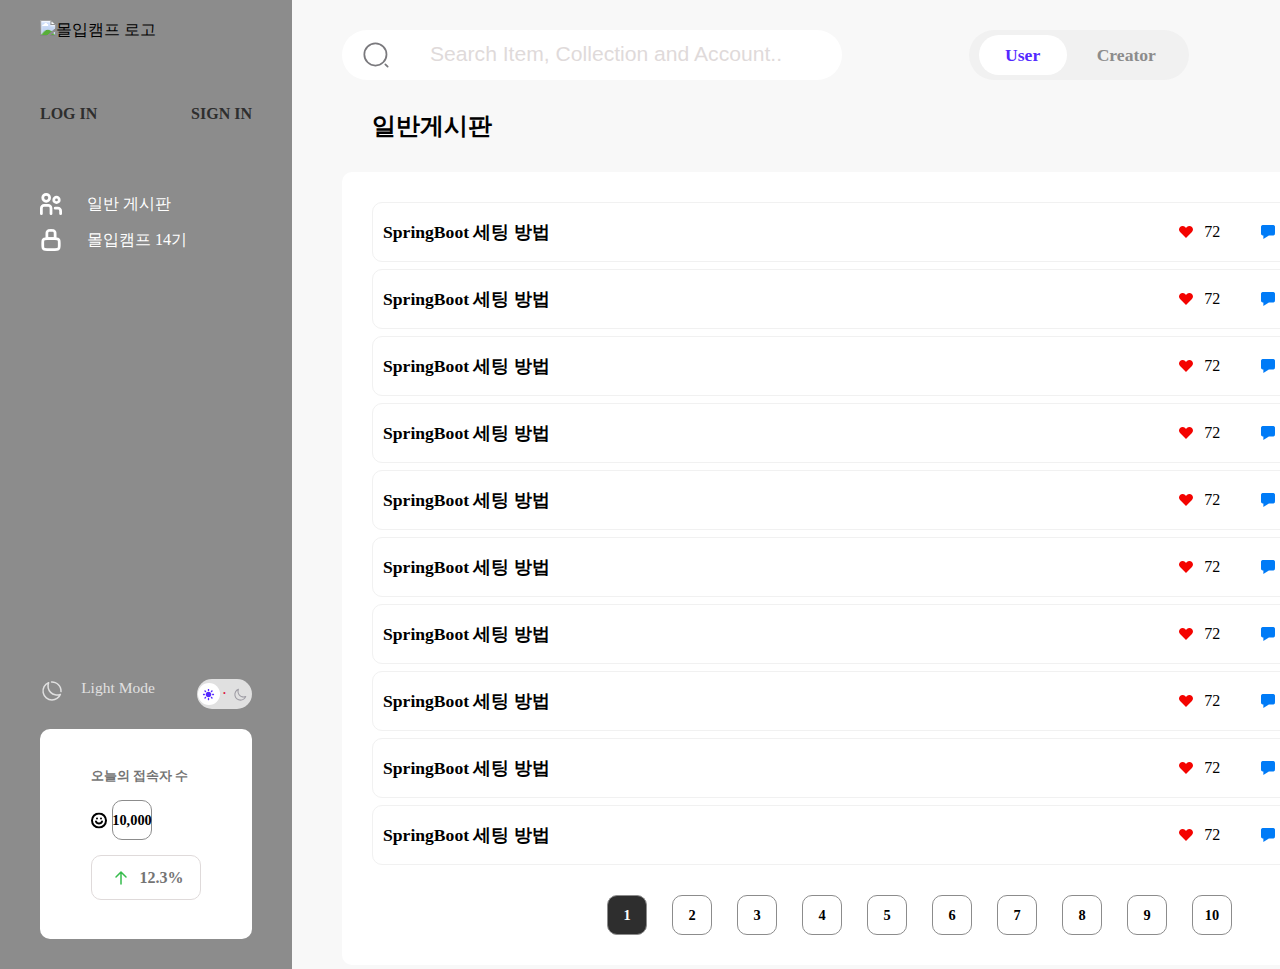
==== Board/board.html @ d56a8f1d "게시판 완료" ====
<!DOCTYPE html>
<html lang="kor">

<head>
    <meta charset="UTF-8">
    <meta http-equiv="X-UA-Compatible" content="IE=edge">
    <meta name="viewport" content="width=device-width, initial-scale=1.0">
    <link rel="stylesheet" href="board.css">
    <script src="https://kit.fontawesome.com/fab8e6b94b.js" crossorigin="anonymous"></script>
    <title>일반 게시판</title>
</head>

<body>
    <div class="container">
        <nav>
            <div class="nav_top">
                <div class="nav_logo">
                    <img src="./img/mad_logo.png" alt="몰입캠프 로고" class="nav_img">
                </div>
                <div class="nav_auth">
                    <h5 class="login">LOG IN</h5>
                    <h5 class="logout">SIGN IN</h5>
                </div>
                <div class="nav_board_container">
                    <ul class="nav_board_name">
                        <li class="nav_board_name_svg">
                            <svg width="22" height="22" viewBox="0 0 16 16" fill="none"
                                xmlns="http://www.w3.org/2000/svg">
                                <path
                                    d="M1 15V11C1 9.89543 1.89543 9 3 9H6C7.10457 9 8 9.89543 8 11V15M11 11H13C14.1046 11 15 11.8954 15 13V15M4.5 1C5.80503 1 7 2 7 3.5C7 5 5.80503 6 4.5 6C3.19497 6 2 5 2 3.5C2 2 3.19497 1 4.5 1ZM12 3C10.9865 3 10 3.79796 10 5C10 6.20204 10.9865 7 12 7C13.0135 7 14 6.20204 14 5C14 3.79796 13.0135 3 12 3Z"
                                    stroke="white" stroke-width="2" stroke-linecap="round" stroke-linejoin="round" />
                            </svg>

                        </li>
                        <li class="nav_board_name_text">
                            일반 게시판
                        </li>
                    </ul>
                    <ul class="nav_board_name">
                        <li class="nav_board_name_svg">
                            <svg width="22" height="22" viewBox="0 0 16 16" fill="none"
                                xmlns="http://www.w3.org/2000/svg">
                                <path
                                    d="M2 10.2C2 9.07989 2 8.51984 2.21799 8.09202C2.40973 7.71569 2.71569 7.40973 3.09202 7.21799C3.51984 7 4.0799 7 5.2 7H10.8C11.9201 7 12.4802 7 12.908 7.21799C13.2843 7.40973 13.5903 7.71569 13.782 8.09202C14 8.51984 14 9.07989 14 10.2V11.8C14 12.9201 14 13.4802 13.782 13.908C13.5903 14.2843 13.2843 14.5903 12.908 14.782C12.4802 15 11.9201 15 10.8 15H5.2C4.07989 15 3.51984 15 3.09202 14.782C2.71569 14.5903 2.40973 14.2843 2.21799 13.908C2 13.4802 2 12.9201 2 11.8V10.2Z"
                                    stroke="white" stroke-width="2" />
                                <path
                                    d="M5 7L5 4C5 3.06812 5 2.60218 5.15224 2.23463C5.35523 1.74458 5.74458 1.35523 6.23463 1.15224C6.60217 1 7.06812 1 8 1C8.93188 1 9.39782 1 9.76537 1.15224C10.2554 1.35523 10.6448 1.74458 10.8478 2.23463C11 2.60218 11 3.06812 11 4V7H5Z"
                                    stroke="white" stroke-width="2" />
                            </svg>

                        </li>
                        <li class="nav_board_name_text">
                            몰입캠프 14기
                        </li>
                    </ul>

                </div>
            </div>
            <div class="nav_bottom">
                <div class="nav_mode">
                    <ul class="nav_mode_ul">
                        <li class="nav_mode_img">
                            <svg width="24" height="24" viewBox="0 0 24 24" fill="none"
                                xmlns="http://www.w3.org/2000/svg">
                                <path
                                    d="M20.354 15.354C18.7172 16.0122 16.9231 16.1748 15.1946 15.8217C13.4662 15.4686 11.8796 14.6153 10.6322 13.3678C9.38472 12.1204 8.53139 10.5338 8.17827 8.80535C7.82514 7.0769 7.98779 5.28277 8.64599 3.646C6.7077 4.42673 5.10135 5.85739 4.10232 7.69272C3.10328 9.52805 2.77378 11.6537 3.17031 13.7054C3.56683 15.757 4.66467 17.6069 6.27565 18.9378C7.88662 20.2687 9.91037 20.9977 12 21C13.7969 21.0001 15.5527 20.4624 17.0415 19.4562C18.5303 18.45 19.684 17.0213 20.354 15.354Z"
                                    stroke="#E0E0E0" stroke-width="1.5" stroke-linecap="round"
                                    stroke-linejoin="round" />
                                <path
                                    d="M20.9807 12.5891C21.0638 11.3226 20.878 10.0528 20.4357 8.86319C19.9933 7.67354 19.3043 6.59091 18.4139 5.68638C17.5235 4.78185 16.4519 4.07588 15.2694 3.61482C14.0868 3.15375 12.8202 2.94802 11.5525 3.01113"
                                    stroke="#E0E0E0" stroke-width="1.5" stroke-linecap="round" />
                            </svg>

                        </li>
                        <li class="nav_mode_test">
                            Light Mode
                        </li>
                        <li class="nav_mode_Button">
                            <div class="sun">
                                <svg width="15" height="15" viewBox="0 0 14 14" fill="none"
                                    xmlns="http://www.w3.org/2000/svg">
                                    <path fill-rule="evenodd" clip-rule="evenodd"
                                        d="M7 1.75C7.17405 1.75 7.34097 1.81914 7.46404 1.94221C7.58711 2.06528 7.65625 2.2322 7.65625 2.40625V3.0625C7.65625 3.23655 7.58711 3.40347 7.46404 3.52654C7.34097 3.64961 7.17405 3.71875 7 3.71875C6.82595 3.71875 6.65903 3.64961 6.53596 3.52654C6.41289 3.40347 6.34375 3.23655 6.34375 3.0625V2.40625C6.34375 2.2322 6.41289 2.06528 6.53596 1.94221C6.65903 1.81914 6.82595 1.75 7 1.75ZM9.625 7C9.625 7.69619 9.34844 8.36387 8.85616 8.85616C8.36387 9.34844 7.69619 9.625 7 9.625C6.30381 9.625 5.63613 9.34844 5.14384 8.85616C4.65156 8.36387 4.375 7.69619 4.375 7C4.375 6.30381 4.65156 5.63613 5.14384 5.14384C5.63613 4.65156 6.30381 4.375 7 4.375C7.69619 4.375 8.36387 4.65156 8.85616 5.14384C9.34844 5.63613 9.625 6.30381 9.625 7ZM9.3205 10.2484L9.78447 10.7124C9.90824 10.8319 10.074 10.8981 10.2461 10.8966C10.4181 10.8951 10.5827 10.8261 10.7044 10.7044C10.8261 10.5827 10.8951 10.4181 10.8966 10.2461C10.8981 10.074 10.8319 9.90824 10.7124 9.78447L10.2484 9.3205C10.1247 9.20096 9.9589 9.13481 9.78683 9.13631C9.61476 9.1378 9.45017 9.20682 9.32849 9.32849C9.20682 9.45017 9.1378 9.61476 9.13631 9.78683C9.13481 9.9589 9.20096 10.1247 9.3205 10.2484ZM10.7118 3.28759C10.8348 3.41066 10.9039 3.57755 10.9039 3.75156C10.9039 3.92558 10.8348 4.09247 10.7118 4.21553L10.2484 4.6795C10.1879 4.74218 10.1155 4.79217 10.0354 4.82657C9.95536 4.86096 9.86924 4.87906 9.78211 4.87982C9.69497 4.88058 9.60856 4.86397 9.5279 4.83098C9.44725 4.79798 9.37398 4.74925 9.31237 4.68763C9.25075 4.62602 9.20202 4.55275 9.16902 4.47209C9.13603 4.39144 9.11942 4.30503 9.12018 4.21789C9.12094 4.13076 9.13904 4.04464 9.17343 3.96458C9.20783 3.88451 9.25782 3.8121 9.3205 3.75156L9.78447 3.28759C9.90753 3.16457 10.0744 3.09545 10.2484 3.09545C10.4225 3.09545 10.5893 3.16457 10.7124 3.28759H10.7118ZM11.5938 7.65625C11.7678 7.65625 11.9347 7.58711 12.0578 7.46404C12.1809 7.34097 12.25 7.17405 12.25 7C12.25 6.82595 12.1809 6.65903 12.0578 6.53596C11.9347 6.41289 11.7678 6.34375 11.5938 6.34375H10.9375C10.7635 6.34375 10.5965 6.41289 10.4735 6.53596C10.3504 6.65903 10.2812 6.82595 10.2812 7C10.2812 7.17405 10.3504 7.34097 10.4735 7.46404C10.5965 7.58711 10.7635 7.65625 10.9375 7.65625H11.5938ZM7 10.2812C7.17405 10.2812 7.34097 10.3504 7.46404 10.4735C7.58711 10.5965 7.65625 10.7635 7.65625 10.9375V11.5938C7.65625 11.7678 7.58711 11.9347 7.46404 12.0578C7.34097 12.1809 7.17405 12.25 7 12.25C6.82595 12.25 6.65903 12.1809 6.53596 12.0578C6.41289 11.9347 6.34375 11.7678 6.34375 11.5938V10.9375C6.34375 10.7635 6.41289 10.5965 6.53596 10.4735C6.65903 10.3504 6.82595 10.2812 7 10.2812ZM3.75156 4.6795C3.81249 4.74047 3.88483 4.78885 3.96446 4.82186C4.04408 4.85488 4.12943 4.87188 4.21563 4.87191C4.30182 4.87194 4.38718 4.855 4.46683 4.82204C4.54648 4.78908 4.61886 4.74076 4.67983 4.67983C4.7408 4.6189 4.78917 4.54656 4.82219 4.46693C4.8552 4.38731 4.87221 4.30196 4.87224 4.21576C4.87227 4.12957 4.85533 4.04421 4.82237 3.96456C4.78941 3.88491 4.74109 3.81254 4.68016 3.75156L4.21553 3.28759C4.09176 3.16805 3.92599 3.10191 3.75392 3.1034C3.58186 3.1049 3.41726 3.17391 3.29559 3.29559C3.17391 3.41726 3.1049 3.58186 3.1034 3.75392C3.10191 3.92599 3.16805 4.09176 3.28759 4.21553L3.75156 4.6795ZM4.6795 10.2484L4.21553 10.7124C4.09176 10.8319 3.92599 10.8981 3.75392 10.8966C3.58186 10.8951 3.41726 10.8261 3.29559 10.7044C3.17391 10.5827 3.1049 10.4181 3.1034 10.2461C3.10191 10.074 3.16805 9.90824 3.28759 9.78447L3.75156 9.3205C3.87533 9.20096 4.0411 9.13481 4.21317 9.13631C4.38524 9.1378 4.54983 9.20682 4.67151 9.32849C4.79318 9.45017 4.8622 9.61476 4.86369 9.78683C4.86519 9.9589 4.79904 10.1247 4.6795 10.2484ZM3.0625 7.65625C3.23655 7.65625 3.40347 7.58711 3.52654 7.46404C3.64961 7.34097 3.71875 7.17405 3.71875 7C3.71875 6.82595 3.64961 6.65903 3.52654 6.53596C3.40347 6.41289 3.23655 6.34375 3.0625 6.34375H2.40625C2.2322 6.34375 2.06528 6.41289 1.94221 6.53596C1.81914 6.65903 1.75 6.82595 1.75 7C1.75 7.17405 1.81914 7.34097 1.94221 7.46404C2.06528 7.58711 2.2322 7.65625 2.40625 7.65625H3.0625Z"
                                        fill="#5429FF" />
                                </svg>

                            </div>
                            <div class="dot">
                                ·
                            </div>
                            <div class="moon">
                                <svg width="15" height="15" viewBox="0 0 14 14" fill="none"
                                    xmlns="http://www.w3.org/2000/svg">
                                    <path
                                        d="M11.8732 8.9565C10.9184 9.34045 9.87179 9.43533 8.86353 9.22934C7.85526 9.02335 6.92976 8.52558 6.20209 7.7979C5.47441 7.07022 4.97663 6.14472 4.77065 5.13646C4.56466 4.12819 4.65953 3.08162 5.04349 2.12683C3.91282 2.58226 2.97578 3.41681 2.39301 4.48742C1.81024 5.55803 1.61803 6.79802 1.84933 7.99481C2.08064 9.19161 2.72105 10.2707 3.66078 11.047C4.60052 11.8234 5.78104 12.2487 6.99999 12.25C8.04819 12.25 9.07242 11.9364 9.94088 11.3495C10.8093 10.7625 11.4823 9.92911 11.8732 8.9565Z"
                                        stroke="#9E9CA4" stroke-linecap="round" stroke-linejoin="round" />
                                </svg>
                            </div>


                        </li>
                    </ul>
                </div>
                <div class="nav_view_count">
                    <div class="nav_view_count_container">
                        <div class="nav_view_count_text">오늘의 접속자 수</div>
                        <div class="nav_view_count_num">
                            <svg width="16" height="17" viewBox="0 0 16 17" fill="none"
                                xmlns="http://www.w3.org/2000/svg">
                                <g clip-path="url(#clip0_116_112)">
                                    <path
                                        d="M5 9.5C5.5 11 7 11.5 8 11.5C9 11.5 10.5 11 11 9.5M6 6.5195V6.5M10 6.5195V6.5M15 8.5C15 12.366 11.866 15.5 8 15.5C4.13401 15.5 1 12.366 1 8.5C1 4.63401 4.13401 1.5 8 1.5C11.866 1.5 15 4.63401 15 8.5Z"
                                        stroke="black" stroke-width="2" stroke-linecap="round"
                                        stroke-linejoin="round" />
                                </g>
                                <defs>
                                    <clipPath id="clip0_116_112">
                                        <rect width="16" height="16" fill="white" transform="translate(0 0.5)" />
                                    </clipPath>
                                </defs>
                            </svg>
                            <div class="num">10,000</div>
                        </div>
                        <div class="nav_view_count_per">
                            <svg width="24" height="24" viewBox="0 0 24 24" fill="none"
                                xmlns="http://www.w3.org/2000/svg">
                                <path d="M12 6V18M7 11L12 6L7 11ZM12 6L17 11L12 6Z" stroke="#36BC4C" stroke-width="1.5"
                                    stroke-linecap="round" stroke-linejoin="round" />
                            </svg>
                            <div>12.3%</div>
                        </div>
                    </div>
                </div>
            </div>

        </nav>

        <main class="main_box">
            <div class="main_container">
                <header>
                    <div class="head_search">
                        <svg width="28" height="28" viewBox="0 0 24 24" fill="none" xmlns="http://www.w3.org/2000/svg">
                            <path
                                d="M11.5 21C16.7467 21 21 16.7467 21 11.5C21 6.25329 16.7467 2 11.5 2C6.25329 2 2 6.25329 2 11.5C2 16.7467 6.25329 21 11.5 21Z"
                                stroke="#7A797D" stroke-width="1.5" stroke-linecap="round" stroke-linejoin="round" />
                            <path d="M22 22L20 20" stroke="#7A797D" stroke-width="1.5" stroke-linecap="round"
                                stroke-linejoin="round" />
                        </svg>
                        <input type="text" class="head_search_input"
                            placeholder="Search Item, Collection and Account..">

                    </div>
                    <div class="head_role">
                        <div class="head_role_user">User</div>
                        <div class="head_role_Creator">Creator</div>
                    </div>
                    <div class="head_bell">
                        <svg width="24" height="24" viewBox="0 0 24 24" fill="none" xmlns="http://www.w3.org/2000/svg">
                            <path
                                d="M19.3399 14.49L18.3399 12.83C18.1299 12.46 17.9399 11.76 17.9399 11.35V8.82C17.9399 6.47 16.5599 4.44 14.5699 3.49C14.0499 2.57 13.0899 2 11.9899 2C10.8999 2 9.91994 2.59 9.39994 3.52C7.44994 4.49 6.09994 6.5 6.09994 8.82V11.35C6.09994 11.76 5.90994 12.46 5.69994 12.82L4.68994 14.49C4.28994 15.16 4.19994 15.9 4.44994 16.58C4.68994 17.25 5.25994 17.77 5.99994 18.02C7.93994 18.68 9.97994 19 12.0199 19C14.0599 19 16.0999 18.68 18.0399 18.03C18.7399 17.8 19.2799 17.27 19.5399 16.58C19.7999 15.89 19.7299 15.13 19.3399 14.49Z"
                                fill="#7A797D" />
                            <path
                                d="M14.8301 20.01C14.4101 21.17 13.3001 22 12.0001 22C11.2101 22 10.4301 21.68 9.88005 21.11C9.56005 20.81 9.32005 20.41 9.18005 20C9.31005 20.02 9.44005 20.03 9.58005 20.05C9.81005 20.08 10.0501 20.11 10.2901 20.13C10.8601 20.18 11.4401 20.21 12.0201 20.21C12.5901 20.21 13.1601 20.18 13.7201 20.13C13.9301 20.11 14.1401 20.1 14.3401 20.07C14.5001 20.05 14.6601 20.03 14.8301 20.01Z"
                                fill="#7A797D" />
                        </svg>
                    </div>
                    <div class="head_img">
                        <img src="./img/지평생막걸리.jpg" alt="">
                    </div>
                </header>
                <main class="main_center">
                    <div class="main_title">
                        일반게시판
                    </div>
                    <div class="main_list">
                        <ul class="main_list_ul">
                            <li class="main_list_title">
                                SpringBoot 세팅 방법
                            </li>
                            <div class="main_list_sub">
                                <li class="main_list_heart">
                                    <svg width="16" height="16" viewBox="0 0 16 16" fill="#F40300"
                                        xmlns="http://www.w3.org/2000/svg">
                                        <path
                                            d="M13.9447 3.04697C12.5376 1.65101 10.2563 1.65101 8.84926 3.04697L8 4L7.15074 3.04699C5.74368 1.65102 3.46237 1.65102 2.0553 3.04699C0.648234 4.44295 0.648232 6.70626 2.0553 8.10222L7.99998 14L13.9447 8.10221C15.3518 6.70625 15.3518 4.44294 13.9447 3.04697Z"
                                            stroke="none" stroke-width="2" stroke-linejoin="round" />
                                    </svg>

                                    <div>72</div>
                                </li>
                                <li class="main_list_comment">
                                    <svg width="16" height="16" viewBox="0 0 16 16" fill="#007BF7"
                                        xmlns="http://www.w3.org/2000/svg">
                                        <path
                                            d="M1.21799 2.09202C1 2.51984 1 3.0799 1 4.2V8.3C1 9.42011 1 9.98016 1.21799 10.408C1.40973 10.7843 1.71569 11.0903 2.09202 11.282C2.39717 11.4375 2.7696 11.4821 3.36454 11.4949V15L8.87496 11.5L11.8 11.5C12.9201 11.5 13.4802 11.5 13.908 11.282C14.2843 11.0903 14.5903 10.7843 14.782 10.408C15 9.98016 15 9.42011 15 8.3V4.2C15 3.0799 15 2.51984 14.782 2.09202C14.5903 1.71569 14.2843 1.40973 13.908 1.21799C13.4802 1 12.9201 1 11.8 1H4.2C3.0799 1 2.51984 1 2.09202 1.21799C1.71569 1.40973 1.40973 1.71569 1.21799 2.09202Z"
                                            stroke="none" stroke-width="2" stroke-linejoin="round" />
                                    </svg>

                                    <div>5</div>
                                </li>
                                <li class="main_list_name">
                                    익명
                                </li>
                                <li class="main_list_time">
                                    1일 전
                                </li>
                            </div>
                        </ul>
                        <ul class="main_list_ul">
                            <li class="main_list_title">
                                SpringBoot 세팅 방법
                            </li>
                            <div class="main_list_sub">
                                <li class="main_list_heart">
                                    <svg width="16" height="16" viewBox="0 0 16 16" fill="#F40300"
                                        xmlns="http://www.w3.org/2000/svg">
                                        <path
                                            d="M13.9447 3.04697C12.5376 1.65101 10.2563 1.65101 8.84926 3.04697L8 4L7.15074 3.04699C5.74368 1.65102 3.46237 1.65102 2.0553 3.04699C0.648234 4.44295 0.648232 6.70626 2.0553 8.10222L7.99998 14L13.9447 8.10221C15.3518 6.70625 15.3518 4.44294 13.9447 3.04697Z"
                                            stroke="none" stroke-width="2" stroke-linejoin="round" />
                                    </svg>

                                    <div>72</div>
                                </li>
                                <li class="main_list_comment">
                                    <svg width="16" height="16" viewBox="0 0 16 16" fill="#007BF7"
                                        xmlns="http://www.w3.org/2000/svg">
                                        <path
                                            d="M1.21799 2.09202C1 2.51984 1 3.0799 1 4.2V8.3C1 9.42011 1 9.98016 1.21799 10.408C1.40973 10.7843 1.71569 11.0903 2.09202 11.282C2.39717 11.4375 2.7696 11.4821 3.36454 11.4949V15L8.87496 11.5L11.8 11.5C12.9201 11.5 13.4802 11.5 13.908 11.282C14.2843 11.0903 14.5903 10.7843 14.782 10.408C15 9.98016 15 9.42011 15 8.3V4.2C15 3.0799 15 2.51984 14.782 2.09202C14.5903 1.71569 14.2843 1.40973 13.908 1.21799C13.4802 1 12.9201 1 11.8 1H4.2C3.0799 1 2.51984 1 2.09202 1.21799C1.71569 1.40973 1.40973 1.71569 1.21799 2.09202Z"
                                            stroke="none" stroke-width="2" stroke-linejoin="round" />
                                    </svg>

                                    <div>5</div>
                                </li>
                                <li class="main_list_name">
                                    익명
                                </li>
                                <li class="main_list_time">
                                    1일 전
                                </li>
                            </div>
                        </ul>
                        <ul class="main_list_ul">
                            <li class="main_list_title">
                                SpringBoot 세팅 방법
                            </li>
                            <div class="main_list_sub">
                                <li class="main_list_heart">
                                    <svg width="16" height="16" viewBox="0 0 16 16" fill="#F40300"
                                        xmlns="http://www.w3.org/2000/svg">
                                        <path
                                            d="M13.9447 3.04697C12.5376 1.65101 10.2563 1.65101 8.84926 3.04697L8 4L7.15074 3.04699C5.74368 1.65102 3.46237 1.65102 2.0553 3.04699C0.648234 4.44295 0.648232 6.70626 2.0553 8.10222L7.99998 14L13.9447 8.10221C15.3518 6.70625 15.3518 4.44294 13.9447 3.04697Z"
                                            stroke="none" stroke-width="2" stroke-linejoin="round" />
                                    </svg>

                                    <div>72</div>
                                </li>
                                <li class="main_list_comment">
                                    <svg width="16" height="16" viewBox="0 0 16 16" fill="#007BF7"
                                        xmlns="http://www.w3.org/2000/svg">
                                        <path
                                            d="M1.21799 2.09202C1 2.51984 1 3.0799 1 4.2V8.3C1 9.42011 1 9.98016 1.21799 10.408C1.40973 10.7843 1.71569 11.0903 2.09202 11.282C2.39717 11.4375 2.7696 11.4821 3.36454 11.4949V15L8.87496 11.5L11.8 11.5C12.9201 11.5 13.4802 11.5 13.908 11.282C14.2843 11.0903 14.5903 10.7843 14.782 10.408C15 9.98016 15 9.42011 15 8.3V4.2C15 3.0799 15 2.51984 14.782 2.09202C14.5903 1.71569 14.2843 1.40973 13.908 1.21799C13.4802 1 12.9201 1 11.8 1H4.2C3.0799 1 2.51984 1 2.09202 1.21799C1.71569 1.40973 1.40973 1.71569 1.21799 2.09202Z"
                                            stroke="none" stroke-width="2" stroke-linejoin="round" />
                                    </svg>

                                    <div>5</div>
                                </li>
                                <li class="main_list_name">
                                    익명
                                </li>
                                <li class="main_list_time">
                                    1일 전
                                </li>
                            </div>
                        </ul>
                        <ul class="main_list_ul">
                            <li class="main_list_title">
                                SpringBoot 세팅 방법
                            </li>
                            <div class="main_list_sub">
                                <li class="main_list_heart">
                                    <svg width="16" height="16" viewBox="0 0 16 16" fill="#F40300"
                                        xmlns="http://www.w3.org/2000/svg">
                                        <path
                                            d="M13.9447 3.04697C12.5376 1.65101 10.2563 1.65101 8.84926 3.04697L8 4L7.15074 3.04699C5.74368 1.65102 3.46237 1.65102 2.0553 3.04699C0.648234 4.44295 0.648232 6.70626 2.0553 8.10222L7.99998 14L13.9447 8.10221C15.3518 6.70625 15.3518 4.44294 13.9447 3.04697Z"
                                            stroke="none" stroke-width="2" stroke-linejoin="round" />
                                    </svg>

                                    <div>72</div>
                                </li>
                                <li class="main_list_comment">
                                    <svg width="16" height="16" viewBox="0 0 16 16" fill="#007BF7"
                                        xmlns="http://www.w3.org/2000/svg">
                                        <path
                                            d="M1.21799 2.09202C1 2.51984 1 3.0799 1 4.2V8.3C1 9.42011 1 9.98016 1.21799 10.408C1.40973 10.7843 1.71569 11.0903 2.09202 11.282C2.39717 11.4375 2.7696 11.4821 3.36454 11.4949V15L8.87496 11.5L11.8 11.5C12.9201 11.5 13.4802 11.5 13.908 11.282C14.2843 11.0903 14.5903 10.7843 14.782 10.408C15 9.98016 15 9.42011 15 8.3V4.2C15 3.0799 15 2.51984 14.782 2.09202C14.5903 1.71569 14.2843 1.40973 13.908 1.21799C13.4802 1 12.9201 1 11.8 1H4.2C3.0799 1 2.51984 1 2.09202 1.21799C1.71569 1.40973 1.40973 1.71569 1.21799 2.09202Z"
                                            stroke="none" stroke-width="2" stroke-linejoin="round" />
                                    </svg>

                                    <div>5</div>
                                </li>
                                <li class="main_list_name">
                                    익명
                                </li>
                                <li class="main_list_time">
                                    1일 전
                                </li>
                            </div>
                        </ul>
                        <ul class="main_list_ul">
                            <li class="main_list_title">
                                SpringBoot 세팅 방법
                            </li>
                            <div class="main_list_sub">
                                <li class="main_list_heart">
                                    <svg width="16" height="16" viewBox="0 0 16 16" fill="#F40300"
                                        xmlns="http://www.w3.org/2000/svg">
                                        <path
                                            d="M13.9447 3.04697C12.5376 1.65101 10.2563 1.65101 8.84926 3.04697L8 4L7.15074 3.04699C5.74368 1.65102 3.46237 1.65102 2.0553 3.04699C0.648234 4.44295 0.648232 6.70626 2.0553 8.10222L7.99998 14L13.9447 8.10221C15.3518 6.70625 15.3518 4.44294 13.9447 3.04697Z"
                                            stroke="none" stroke-width="2" stroke-linejoin="round" />
                                    </svg>

                                    <div>72</div>
                                </li>
                                <li class="main_list_comment">
                                    <svg width="16" height="16" viewBox="0 0 16 16" fill="#007BF7"
                                        xmlns="http://www.w3.org/2000/svg">
                                        <path
                                            d="M1.21799 2.09202C1 2.51984 1 3.0799 1 4.2V8.3C1 9.42011 1 9.98016 1.21799 10.408C1.40973 10.7843 1.71569 11.0903 2.09202 11.282C2.39717 11.4375 2.7696 11.4821 3.36454 11.4949V15L8.87496 11.5L11.8 11.5C12.9201 11.5 13.4802 11.5 13.908 11.282C14.2843 11.0903 14.5903 10.7843 14.782 10.408C15 9.98016 15 9.42011 15 8.3V4.2C15 3.0799 15 2.51984 14.782 2.09202C14.5903 1.71569 14.2843 1.40973 13.908 1.21799C13.4802 1 12.9201 1 11.8 1H4.2C3.0799 1 2.51984 1 2.09202 1.21799C1.71569 1.40973 1.40973 1.71569 1.21799 2.09202Z"
                                            stroke="none" stroke-width="2" stroke-linejoin="round" />
                                    </svg>

                                    <div>5</div>
                                </li>
                                <li class="main_list_name">
                                    익명
                                </li>
                                <li class="main_list_time">
                                    1일 전
                                </li>
                            </div>
                        </ul>
                        <ul class="main_list_ul">
                            <li class="main_list_title">
                                SpringBoot 세팅 방법
                            </li>
                            <div class="main_list_sub">
                                <li class="main_list_heart">
                                    <svg width="16" height="16" viewBox="0 0 16 16" fill="#F40300"
                                        xmlns="http://www.w3.org/2000/svg">
                                        <path
                                            d="M13.9447 3.04697C12.5376 1.65101 10.2563 1.65101 8.84926 3.04697L8 4L7.15074 3.04699C5.74368 1.65102 3.46237 1.65102 2.0553 3.04699C0.648234 4.44295 0.648232 6.70626 2.0553 8.10222L7.99998 14L13.9447 8.10221C15.3518 6.70625 15.3518 4.44294 13.9447 3.04697Z"
                                            stroke="none" stroke-width="2" stroke-linejoin="round" />
                                    </svg>

                                    <div>72</div>
                                </li>
                                <li class="main_list_comment">
                                    <svg width="16" height="16" viewBox="0 0 16 16" fill="#007BF7"
                                        xmlns="http://www.w3.org/2000/svg">
                                        <path
                                            d="M1.21799 2.09202C1 2.51984 1 3.0799 1 4.2V8.3C1 9.42011 1 9.98016 1.21799 10.408C1.40973 10.7843 1.71569 11.0903 2.09202 11.282C2.39717 11.4375 2.7696 11.4821 3.36454 11.4949V15L8.87496 11.5L11.8 11.5C12.9201 11.5 13.4802 11.5 13.908 11.282C14.2843 11.0903 14.5903 10.7843 14.782 10.408C15 9.98016 15 9.42011 15 8.3V4.2C15 3.0799 15 2.51984 14.782 2.09202C14.5903 1.71569 14.2843 1.40973 13.908 1.21799C13.4802 1 12.9201 1 11.8 1H4.2C3.0799 1 2.51984 1 2.09202 1.21799C1.71569 1.40973 1.40973 1.71569 1.21799 2.09202Z"
                                            stroke="none" stroke-width="2" stroke-linejoin="round" />
                                    </svg>

                                    <div>5</div>
                                </li>
                                <li class="main_list_name">
                                    익명
                                </li>
                                <li class="main_list_time">
                                    1일 전
                                </li>
                            </div>
                        </ul>
                        <ul class="main_list_ul">
                            <li class="main_list_title">
                                SpringBoot 세팅 방법
                            </li>
                            <div class="main_list_sub">
                                <li class="main_list_heart">
                                    <svg width="16" height="16" viewBox="0 0 16 16" fill="#F40300"
                                        xmlns="http://www.w3.org/2000/svg">
                                        <path
                                            d="M13.9447 3.04697C12.5376 1.65101 10.2563 1.65101 8.84926 3.04697L8 4L7.15074 3.04699C5.74368 1.65102 3.46237 1.65102 2.0553 3.04699C0.648234 4.44295 0.648232 6.70626 2.0553 8.10222L7.99998 14L13.9447 8.10221C15.3518 6.70625 15.3518 4.44294 13.9447 3.04697Z"
                                            stroke="none" stroke-width="2" stroke-linejoin="round" />
                                    </svg>

                                    <div>72</div>
                                </li>
                                <li class="main_list_comment">
                                    <svg width="16" height="16" viewBox="0 0 16 16" fill="#007BF7"
                                        xmlns="http://www.w3.org/2000/svg">
                                        <path
                                            d="M1.21799 2.09202C1 2.51984 1 3.0799 1 4.2V8.3C1 9.42011 1 9.98016 1.21799 10.408C1.40973 10.7843 1.71569 11.0903 2.09202 11.282C2.39717 11.4375 2.7696 11.4821 3.36454 11.4949V15L8.87496 11.5L11.8 11.5C12.9201 11.5 13.4802 11.5 13.908 11.282C14.2843 11.0903 14.5903 10.7843 14.782 10.408C15 9.98016 15 9.42011 15 8.3V4.2C15 3.0799 15 2.51984 14.782 2.09202C14.5903 1.71569 14.2843 1.40973 13.908 1.21799C13.4802 1 12.9201 1 11.8 1H4.2C3.0799 1 2.51984 1 2.09202 1.21799C1.71569 1.40973 1.40973 1.71569 1.21799 2.09202Z"
                                            stroke="none" stroke-width="2" stroke-linejoin="round" />
                                    </svg>

                                    <div>5</div>
                                </li>
                                <li class="main_list_name">
                                    익명
                                </li>
                                <li class="main_list_time">
                                    1일 전
                                </li>
                            </div>
                        </ul>
                        <ul class="main_list_ul">
                            <li class="main_list_title">
                                SpringBoot 세팅 방법
                            </li>
                            <div class="main_list_sub">
                                <li class="main_list_heart">
                                    <svg width="16" height="16" viewBox="0 0 16 16" fill="#F40300"
                                        xmlns="http://www.w3.org/2000/svg">
                                        <path
                                            d="M13.9447 3.04697C12.5376 1.65101 10.2563 1.65101 8.84926 3.04697L8 4L7.15074 3.04699C5.74368 1.65102 3.46237 1.65102 2.0553 3.04699C0.648234 4.44295 0.648232 6.70626 2.0553 8.10222L7.99998 14L13.9447 8.10221C15.3518 6.70625 15.3518 4.44294 13.9447 3.04697Z"
                                            stroke="none" stroke-width="2" stroke-linejoin="round" />
                                    </svg>

                                    <div>72</div>
                                </li>
                                <li class="main_list_comment">
                                    <svg width="16" height="16" viewBox="0 0 16 16" fill="#007BF7"
                                        xmlns="http://www.w3.org/2000/svg">
                                        <path
                                            d="M1.21799 2.09202C1 2.51984 1 3.0799 1 4.2V8.3C1 9.42011 1 9.98016 1.21799 10.408C1.40973 10.7843 1.71569 11.0903 2.09202 11.282C2.39717 11.4375 2.7696 11.4821 3.36454 11.4949V15L8.87496 11.5L11.8 11.5C12.9201 11.5 13.4802 11.5 13.908 11.282C14.2843 11.0903 14.5903 10.7843 14.782 10.408C15 9.98016 15 9.42011 15 8.3V4.2C15 3.0799 15 2.51984 14.782 2.09202C14.5903 1.71569 14.2843 1.40973 13.908 1.21799C13.4802 1 12.9201 1 11.8 1H4.2C3.0799 1 2.51984 1 2.09202 1.21799C1.71569 1.40973 1.40973 1.71569 1.21799 2.09202Z"
                                            stroke="none" stroke-width="2" stroke-linejoin="round" />
                                    </svg>

                                    <div>5</div>
                                </li>
                                <li class="main_list_name">
                                    익명
                                </li>
                                <li class="main_list_time">
                                    1일 전
                                </li>
                            </div>
                        </ul>
                        <ul class="main_list_ul">
                            <li class="main_list_title">
                                SpringBoot 세팅 방법
                            </li>
                            <div class="main_list_sub">
                                <li class="main_list_heart">
                                    <svg width="16" height="16" viewBox="0 0 16 16" fill="#F40300"
                                        xmlns="http://www.w3.org/2000/svg">
                                        <path
                                            d="M13.9447 3.04697C12.5376 1.65101 10.2563 1.65101 8.84926 3.04697L8 4L7.15074 3.04699C5.74368 1.65102 3.46237 1.65102 2.0553 3.04699C0.648234 4.44295 0.648232 6.70626 2.0553 8.10222L7.99998 14L13.9447 8.10221C15.3518 6.70625 15.3518 4.44294 13.9447 3.04697Z"
                                            stroke="none" stroke-width="2" stroke-linejoin="round" />
                                    </svg>

                                    <div>72</div>
                                </li>
                                <li class="main_list_comment">
                                    <svg width="16" height="16" viewBox="0 0 16 16" fill="#007BF7"
                                        xmlns="http://www.w3.org/2000/svg">
                                        <path
                                            d="M1.21799 2.09202C1 2.51984 1 3.0799 1 4.2V8.3C1 9.42011 1 9.98016 1.21799 10.408C1.40973 10.7843 1.71569 11.0903 2.09202 11.282C2.39717 11.4375 2.7696 11.4821 3.36454 11.4949V15L8.87496 11.5L11.8 11.5C12.9201 11.5 13.4802 11.5 13.908 11.282C14.2843 11.0903 14.5903 10.7843 14.782 10.408C15 9.98016 15 9.42011 15 8.3V4.2C15 3.0799 15 2.51984 14.782 2.09202C14.5903 1.71569 14.2843 1.40973 13.908 1.21799C13.4802 1 12.9201 1 11.8 1H4.2C3.0799 1 2.51984 1 2.09202 1.21799C1.71569 1.40973 1.40973 1.71569 1.21799 2.09202Z"
                                            stroke="none" stroke-width="2" stroke-linejoin="round" />
                                    </svg>

                                    <div>5</div>
                                </li>
                                <li class="main_list_name">
                                    익명
                                </li>
                                <li class="main_list_time">
                                    1일 전
                                </li>
                            </div>
                        </ul>
                        <ul class="main_list_ul">
                            <li class="main_list_title">
                                SpringBoot 세팅 방법
                            </li>
                            <div class="main_list_sub">
                                <li class="main_list_heart">
                                    <svg width="16" height="16" viewBox="0 0 16 16" fill="#F40300"
                                        xmlns="http://www.w3.org/2000/svg">
                                        <path
                                            d="M13.9447 3.04697C12.5376 1.65101 10.2563 1.65101 8.84926 3.04697L8 4L7.15074 3.04699C5.74368 1.65102 3.46237 1.65102 2.0553 3.04699C0.648234 4.44295 0.648232 6.70626 2.0553 8.10222L7.99998 14L13.9447 8.10221C15.3518 6.70625 15.3518 4.44294 13.9447 3.04697Z"
                                            stroke="none" stroke-width="2" stroke-linejoin="round" />
                                    </svg>

                                    <div>72</div>
                                </li>
                                <li class="main_list_comment">
                                    <svg width="16" height="16" viewBox="0 0 16 16" fill="#007BF7"
                                        xmlns="http://www.w3.org/2000/svg">
                                        <path
                                            d="M1.21799 2.09202C1 2.51984 1 3.0799 1 4.2V8.3C1 9.42011 1 9.98016 1.21799 10.408C1.40973 10.7843 1.71569 11.0903 2.09202 11.282C2.39717 11.4375 2.7696 11.4821 3.36454 11.4949V15L8.87496 11.5L11.8 11.5C12.9201 11.5 13.4802 11.5 13.908 11.282C14.2843 11.0903 14.5903 10.7843 14.782 10.408C15 9.98016 15 9.42011 15 8.3V4.2C15 3.0799 15 2.51984 14.782 2.09202C14.5903 1.71569 14.2843 1.40973 13.908 1.21799C13.4802 1 12.9201 1 11.8 1H4.2C3.0799 1 2.51984 1 2.09202 1.21799C1.71569 1.40973 1.40973 1.71569 1.21799 2.09202Z"
                                            stroke="none" stroke-width="2" stroke-linejoin="round" />
                                    </svg>

                                    <div>5</div>
                                </li>
                                <li class="main_list_name">
                                    익명
                                </li>
                                <li class="main_list_time">
                                    1일 전
                                </li>
                            </div>
                        </ul>
                        <ul class="numbers">
                            <li id="clicknum" class="num">1</li>
                            <li class="num">2</li>
                            <li class="num">3</li>
                            <li class="num">4</li>
                            <li class="num">5</li>
                            <li class="num">6</li>
                            <li class="num">7</li>
                            <li class="num">8</li>
                            <li class="num">9</li>
                            <li class="num">10</li>
                        </ul>
                    </div>

                </main>

            </div>
        </main>
    </div>

</body>

</html>
---- Board/board.css ----
* {
    padding: 0;
    margin: 0;
    box-sizing: border-box;
    list-style: none;
}

.container {
    display: flex;
    flex-direction: row;
    height: 100%;
    height: 969px;
}

nav {
    display: flex;
    flex-direction: column;
    justify-content: space-between;
    background-color: #8C8C8C;
    width: 292px;

    padding: 0px 40px 0px;

}

.nav_logo {
    display: flex;
    justify-content: center;
    align-items: center;
    margin-top: 20px;
}

.nav_img {
    width: 220px;
    height: 65px;

}

.nav_auth {
    display: flex;
    flex-direction: row;
    justify-content: space-between;
    margin-top: 20px;
}

.nav_auth h5 {
    font-size: 1.001em;
    font-weight: 700;
    color: #2E2E2E;
    cursor: pointer;
}

.nav_board_container {
    display: flex;
    flex-direction: column;
    justify-content: center;
    margin-top: 60px;
    color: white;
}

.nav_board_name {
    display: flex;
    flex-direction: row;
    gap: 25px;
    margin-top: 10px;
    cursor: pointer;
}

.nav_board_name_text {
    font-size: 1.01em;
    font-weight: 200;
}

.nav_mode {}

.nav_mode_ul {
    display: flex;
    flex-direction: row;
    align-items: flex-start;
    justify-content: space-between;
    height: 30px;
}

.nav_mode_test {
    color: #E0E0E0;
    margin-right: 25px;
    font-weight: 500;
    font-size: 0.97em;
}

.nav_mode_Button {
    display: flex;
    flex-direction: row;
    justify-content: space-around;
    align-items: center;
    height: 100%;
    width: 55px;
    background-color: #E0E0E0;
    border-radius: 30px;
}

.sun {
    display: flex;
    justify-content: center;
    align-items: center;
    background-color: white;
    width: 22px;
    height: 22px;
    border-radius: 100%;
}

.dot {
    color: crimson;
}

.moon {
    display: flex;
    justify-content: center;
    align-items: center;
    width: 22px;
    height: 22px;
    border-radius: 100%;
}

.nav_mode_Button svg {
    cursor: pointer;
}

.nav_view_count {
    display: flex;
    flex-direction: column;
    justify-content: center;
    align-items: center;

    height: 210px;
    background-color: white;
    border-radius: 10px;
    margin-top: 20px;
    margin-bottom: 30px;
}

.nav_view_count_container {
    display: flex;
    flex-direction: column;
}

.nav_view_count_text {
    font-size: 0.8em;
    color: #747474;
    font-weight: bold;
}

.nav_view_count_num {
    display: flex;
    flex-direction: row;
    justify-content: start;
    align-items: center;
    margin-top: 15px;

}

.num {
    color: black;
    font-weight: 900;
    margin-left: 5px;
    font-size: 1.5em;
}

.nav_view_count_per {
    display: flex;
    flex-direction: row;
    width: 110px;
    height: 45px;
    justify-content: center;
    gap: 7px;
    align-items: center;
    border: 1px #dfdada solid;
    border-radius: 10px;
    margin-top: 15px;
}

.nav_view_count_per div {
    color: #747474;
    font-weight: bold;
}

.main_box {
    background-color: #F8F8F8;
    width: 1360px;
}

.main_container {
    width: 1200px;
    display: flex;
    flex-direction: column;
    padding: 30px 0px 0 50px;
}

header {
    display: flex;
    flex-direction: row;
    justify-content: space-between;
    height: 50px;
}

.head_search {
    display: flex;
    flex-direction: row;
    justify-content: start;
    align-items: center;
    background-color: white;
    border-radius: 30px;
    width: 500px;
}

.head_search svg {
    margin: 0px 20px;
}

.head_search input {
    border: none;
    width: 80%;
    height: 100%;
    padding-left: 20px;
    font-size: 1.1em;
}

.head_search input::placeholder {
    font-size: 1.2em;
    color: #dfdada;
    font-weight: 500;

}

.head_role {
    display: flex;
    flex-direction: row;
    justify-content: start;
    align-items: center;
    width: 220px;
    height: 100%;
    background-color: #F1F1F1;
    margin: 0px 40px 0px 60px;
    border-radius: 30px;
}

.head_role_user {
    display: flex;
    justify-content: center;
    align-items: center;
    width: 40%;
    height: 80%;
    background-color: white;
    color: #5429FF;
    border-radius: 30px;
    font-weight: 550;
    font-size: 1.1em;
    margin: 0px 30px 0px 10px
}

.head_role_Creator {
    display: flex;
    justify-content: start;
    align-items: center;
    width: 40%;
    height: 80%;
    color: #8C8C8C;
    font-weight: 600;
    font-size: 1.1em;
}

.head_bell {
    width: 50px;
    height: 100%;
    display: flex;
    justify-content: center;
    align-items: center;
    background-color: white;
    border: 1px #F1F1F1 solid;
    border-radius: 100%;
}

.head_img {
    width: 50px;
    height: 100%;
    display: flex;
    justify-content: center;
    align-items: center;
    border-radius: 100%;
    margin-left: 30px;
}

.head_img img {
    width: 100%;
    height: 100%;
    border-radius: 100%;
}

.main_center {
    display: flex;
    flex-direction: column;
}

.main_title {
    font-size: 1.5em;
    font-weight: bold;
    margin: 30px 0px 30px;
    padding: 0px 0px 0px 30px;

}

.main_list {
    background-color: white;
    border-radius: 10px;
    padding: 30px;
}

.main_list_ul {
    display: flex;
    flex-direction: row;
    justify-content: space-between;
    align-items: center;
    height: 60px;
    border: 1px #F1F1F1 solid;
    border-radius: 10px;
    margin-bottom: 7px;
    padding-left: 10px;
}

.main_list_title {
    font-size: 1.1em;
    font-weight: bold;
    cursor: pointer;
}

.main_list_sub {
    display: flex;
    flex-direction: row;
    margin-right: 20px;
    gap: 40px;

}

.main_list_heart {
    display: flex;
    flex-direction: row;
    justify-content: center;
    align-items: center;
    gap: 10px;
}

.main_list_comment {
    display: flex;
    flex-direction: row;
    justify-content: center;
    align-items: center;
    gap: 10px;
}

.main_list_name {
    color: #8C8C8C;
    font-size: 0.9em;
    font-weight: 600;
}

.main_list_time {
    color: #8C8C8C;
    font-size: 0.9em;
    font-weight: 600;
}

.numbers {
    display: flex;
    flex-direction: row;
    justify-content: center;
    align-items: center;
    gap: 20px;
    margin-top: 30px;
}

.num {
    display: flex;
    justify-content: center;
    align-items: center;
    width: 40px;
    height: 40px;
    font-size: 0.9em;
    border: 1px #8C8C8C solid;
    border-radius: 10px;
    font-weight: 600;
}

#clicknum {
    background-color: #2E2E2E;
    color: white;
}
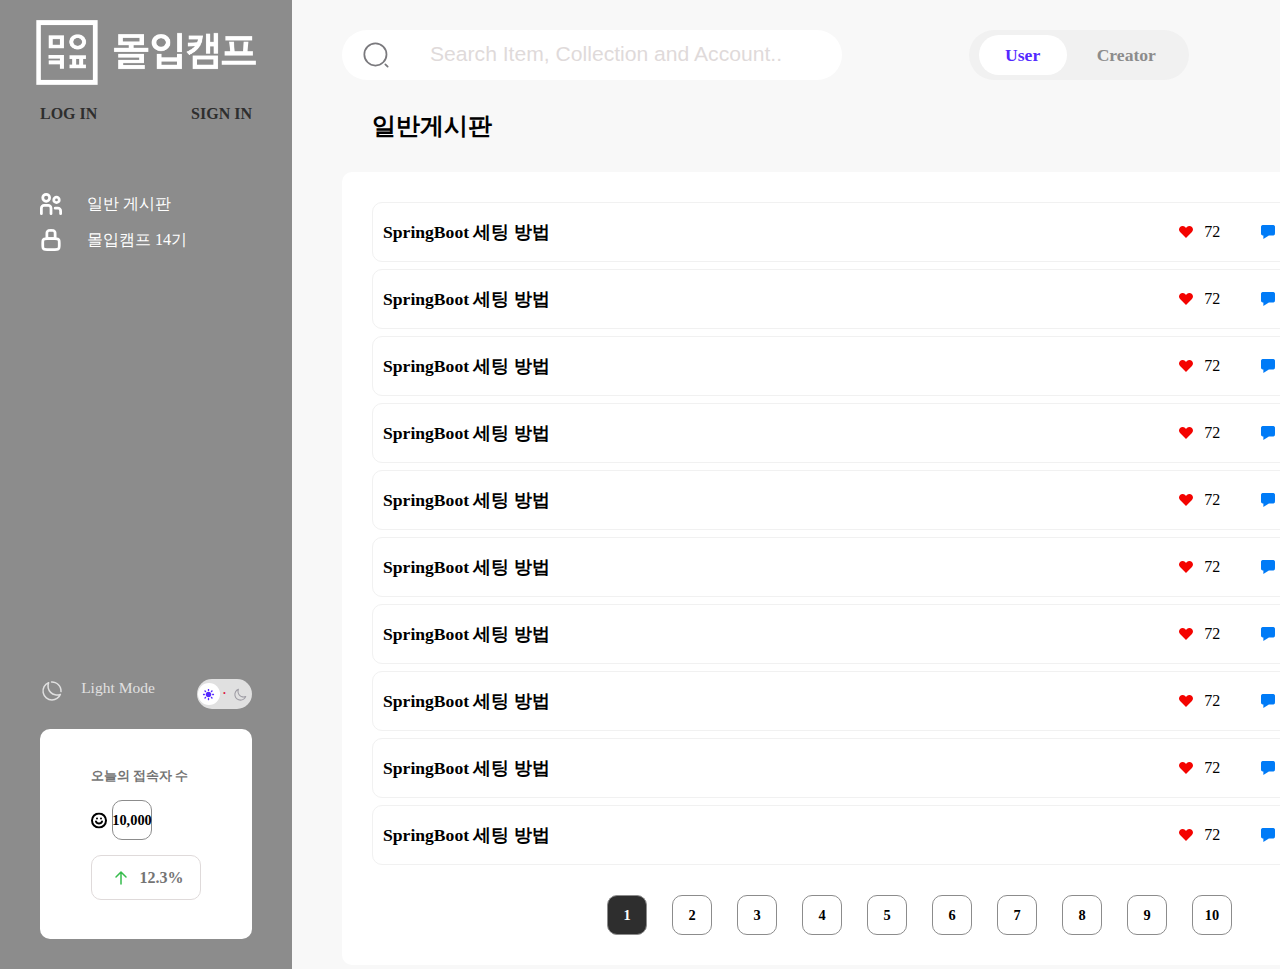
==== commit 01abfa78: "Merge branch 'main' of https://github.com/DevinChoi/madcamp-community-frontend into index" ====
--- a/Board/board.html
+++ b/Board/board.html
@@ -15,7 +15,7 @@
         <nav>
             <div class="nav_top">
                 <div class="nav_logo">
-                    <img src="./img/mad_logo.png" alt="몰입캠프 로고" class="nav_img">
+                    <img src="../assets/mad_logo.png" alt="몰입캠프 로고" class="nav_img">
                 </div>
                 <div class="nav_auth">
                     <h5 class="login">LOG IN</h5>
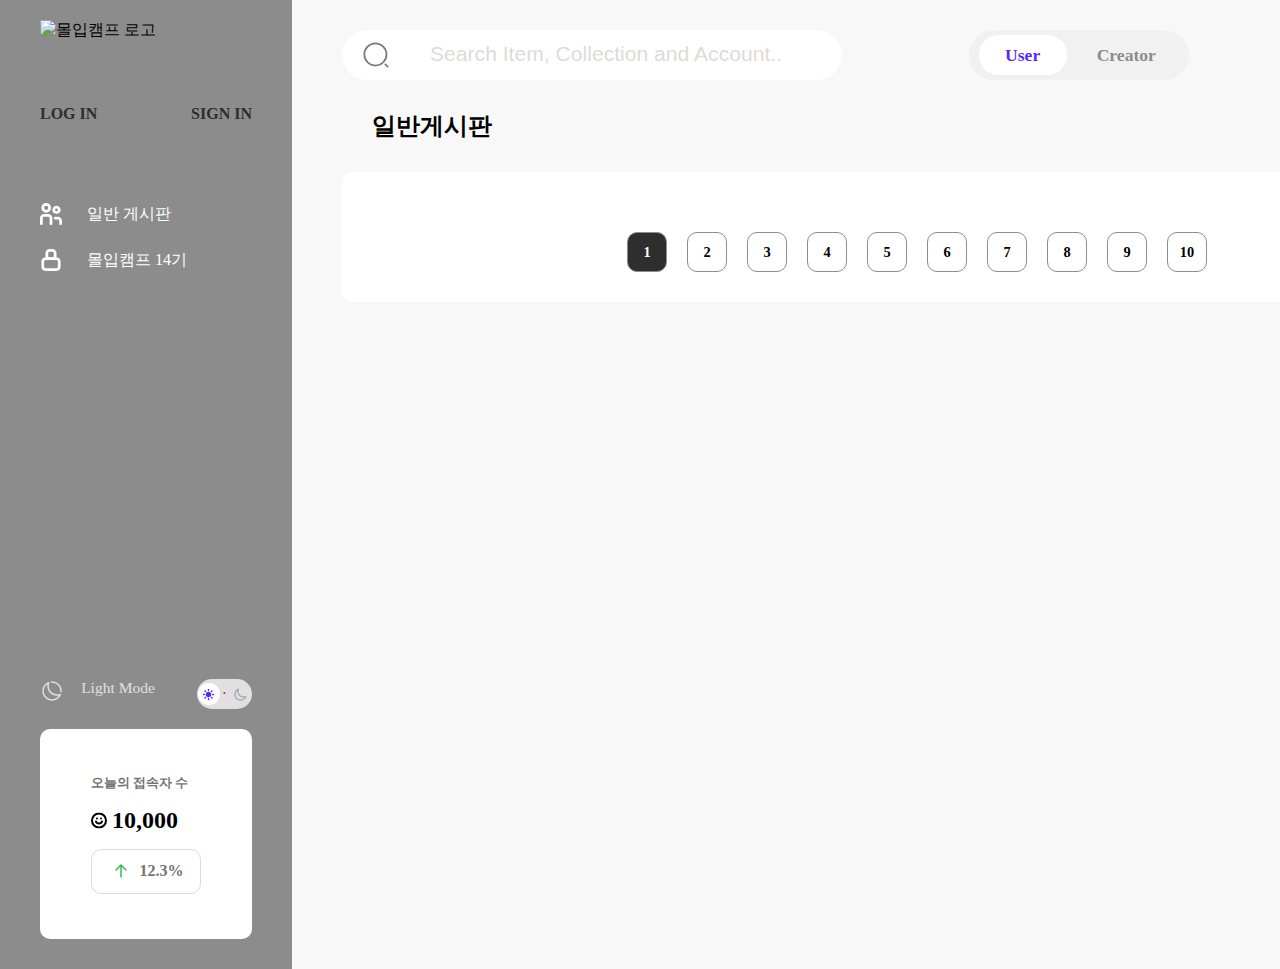
==== commit fa063d32: "test" ====
--- a/Board/board.html
+++ b/Board/board.html
@@ -7,7 +7,7 @@
     <meta name="viewport" content="width=device-width, initial-scale=1.0">
     <link rel="stylesheet" href="board.css">
     <script src="https://kit.fontawesome.com/fab8e6b94b.js" crossorigin="anonymous"></script>
-    <title>일반 게시판</title>
+    <title>몰입캠프 게시판</title>
 </head>
 
 <body>
@@ -15,11 +15,11 @@
         <nav>
             <div class="nav_top">
                 <div class="nav_logo">
-                    <img src="../assets/mad_logo.png" alt="몰입캠프 로고" class="nav_img">
+                    <img src="/resources/image/mad_logo.png" alt="몰입캠프 로고" class="nav_img">
                 </div>
                 <div class="nav_auth">
-                    <h5 class="login">LOG IN</h5>
-                    <h5 class="logout">SIGN IN</h5>
+                    <a class="login">LOG IN</a>
+                    <a class="logout">SIGN IN</a>
                 </div>
                 <div class="nav_board_container">
                     <ul class="nav_board_name">
@@ -165,7 +165,7 @@
                         </svg>
                     </div>
                     <div class="head_img">
-                        <img src="./img/지평생막걸리.jpg" alt="">
+                        <img src="resources/image/board/makguli.jpg" alt="">
                     </div>
                 </header>
                 <main class="main_center">
@@ -173,347 +173,18 @@
                         일반게시판
                     </div>
                     <div class="main_list">
-                        <ul class="main_list_ul">
-                            <li class="main_list_title">
-                                SpringBoot 세팅 방법
-                            </li>
-                            <div class="main_list_sub">
-                                <li class="main_list_heart">
-                                    <svg width="16" height="16" viewBox="0 0 16 16" fill="#F40300"
-                                        xmlns="http://www.w3.org/2000/svg">
-                                        <path
-                                            d="M13.9447 3.04697C12.5376 1.65101 10.2563 1.65101 8.84926 3.04697L8 4L7.15074 3.04699C5.74368 1.65102 3.46237 1.65102 2.0553 3.04699C0.648234 4.44295 0.648232 6.70626 2.0553 8.10222L7.99998 14L13.9447 8.10221C15.3518 6.70625 15.3518 4.44294 13.9447 3.04697Z"
-                                            stroke="none" stroke-width="2" stroke-linejoin="round" />
-                                    </svg>
 
-                                    <div>72</div>
-                                </li>
-                                <li class="main_list_comment">
-                                    <svg width="16" height="16" viewBox="0 0 16 16" fill="#007BF7"
-                                        xmlns="http://www.w3.org/2000/svg">
-                                        <path
-                                            d="M1.21799 2.09202C1 2.51984 1 3.0799 1 4.2V8.3C1 9.42011 1 9.98016 1.21799 10.408C1.40973 10.7843 1.71569 11.0903 2.09202 11.282C2.39717 11.4375 2.7696 11.4821 3.36454 11.4949V15L8.87496 11.5L11.8 11.5C12.9201 11.5 13.4802 11.5 13.908 11.282C14.2843 11.0903 14.5903 10.7843 14.782 10.408C15 9.98016 15 9.42011 15 8.3V4.2C15 3.0799 15 2.51984 14.782 2.09202C14.5903 1.71569 14.2843 1.40973 13.908 1.21799C13.4802 1 12.9201 1 11.8 1H4.2C3.0799 1 2.51984 1 2.09202 1.21799C1.71569 1.40973 1.40973 1.71569 1.21799 2.09202Z"
-                                            stroke="none" stroke-width="2" stroke-linejoin="round" />
-                                    </svg>
-
-                                    <div>5</div>
-                                </li>
-                                <li class="main_list_name">
-                                    익명
-                                </li>
-                                <li class="main_list_time">
-                                    1일 전
-                                </li>
-                            </div>
-                        </ul>
-                        <ul class="main_list_ul">
-                            <li class="main_list_title">
-                                SpringBoot 세팅 방법
-                            </li>
-                            <div class="main_list_sub">
-                                <li class="main_list_heart">
-                                    <svg width="16" height="16" viewBox="0 0 16 16" fill="#F40300"
-                                        xmlns="http://www.w3.org/2000/svg">
-                                        <path
-                                            d="M13.9447 3.04697C12.5376 1.65101 10.2563 1.65101 8.84926 3.04697L8 4L7.15074 3.04699C5.74368 1.65102 3.46237 1.65102 2.0553 3.04699C0.648234 4.44295 0.648232 6.70626 2.0553 8.10222L7.99998 14L13.9447 8.10221C15.3518 6.70625 15.3518 4.44294 13.9447 3.04697Z"
-                                            stroke="none" stroke-width="2" stroke-linejoin="round" />
-                                    </svg>
-
-                                    <div>72</div>
-                                </li>
-                                <li class="main_list_comment">
-                                    <svg width="16" height="16" viewBox="0 0 16 16" fill="#007BF7"
-                                        xmlns="http://www.w3.org/2000/svg">
-                                        <path
-                                            d="M1.21799 2.09202C1 2.51984 1 3.0799 1 4.2V8.3C1 9.42011 1 9.98016 1.21799 10.408C1.40973 10.7843 1.71569 11.0903 2.09202 11.282C2.39717 11.4375 2.7696 11.4821 3.36454 11.4949V15L8.87496 11.5L11.8 11.5C12.9201 11.5 13.4802 11.5 13.908 11.282C14.2843 11.0903 14.5903 10.7843 14.782 10.408C15 9.98016 15 9.42011 15 8.3V4.2C15 3.0799 15 2.51984 14.782 2.09202C14.5903 1.71569 14.2843 1.40973 13.908 1.21799C13.4802 1 12.9201 1 11.8 1H4.2C3.0799 1 2.51984 1 2.09202 1.21799C1.71569 1.40973 1.40973 1.71569 1.21799 2.09202Z"
-                                            stroke="none" stroke-width="2" stroke-linejoin="round" />
-                                    </svg>
-
-                                    <div>5</div>
-                                </li>
-                                <li class="main_list_name">
-                                    익명
-                                </li>
-                                <li class="main_list_time">
-                                    1일 전
-                                </li>
-                            </div>
-                        </ul>
-                        <ul class="main_list_ul">
-                            <li class="main_list_title">
-                                SpringBoot 세팅 방법
-                            </li>
-                            <div class="main_list_sub">
-                                <li class="main_list_heart">
-                                    <svg width="16" height="16" viewBox="0 0 16 16" fill="#F40300"
-                                        xmlns="http://www.w3.org/2000/svg">
-                                        <path
-                                            d="M13.9447 3.04697C12.5376 1.65101 10.2563 1.65101 8.84926 3.04697L8 4L7.15074 3.04699C5.74368 1.65102 3.46237 1.65102 2.0553 3.04699C0.648234 4.44295 0.648232 6.70626 2.0553 8.10222L7.99998 14L13.9447 8.10221C15.3518 6.70625 15.3518 4.44294 13.9447 3.04697Z"
-                                            stroke="none" stroke-width="2" stroke-linejoin="round" />
-                                    </svg>
-
-                                    <div>72</div>
-                                </li>
-                                <li class="main_list_comment">
-                                    <svg width="16" height="16" viewBox="0 0 16 16" fill="#007BF7"
-                                        xmlns="http://www.w3.org/2000/svg">
-                                        <path
-                                            d="M1.21799 2.09202C1 2.51984 1 3.0799 1 4.2V8.3C1 9.42011 1 9.98016 1.21799 10.408C1.40973 10.7843 1.71569 11.0903 2.09202 11.282C2.39717 11.4375 2.7696 11.4821 3.36454 11.4949V15L8.87496 11.5L11.8 11.5C12.9201 11.5 13.4802 11.5 13.908 11.282C14.2843 11.0903 14.5903 10.7843 14.782 10.408C15 9.98016 15 9.42011 15 8.3V4.2C15 3.0799 15 2.51984 14.782 2.09202C14.5903 1.71569 14.2843 1.40973 13.908 1.21799C13.4802 1 12.9201 1 11.8 1H4.2C3.0799 1 2.51984 1 2.09202 1.21799C1.71569 1.40973 1.40973 1.71569 1.21799 2.09202Z"
-                                            stroke="none" stroke-width="2" stroke-linejoin="round" />
-                                    </svg>
-
-                                    <div>5</div>
-                                </li>
-                                <li class="main_list_name">
-                                    익명
-                                </li>
-                                <li class="main_list_time">
-                                    1일 전
-                                </li>
-                            </div>
-                        </ul>
-                        <ul class="main_list_ul">
-                            <li class="main_list_title">
-                                SpringBoot 세팅 방법
-                            </li>
-                            <div class="main_list_sub">
-                                <li class="main_list_heart">
-                                    <svg width="16" height="16" viewBox="0 0 16 16" fill="#F40300"
-                                        xmlns="http://www.w3.org/2000/svg">
-                                        <path
-                                            d="M13.9447 3.04697C12.5376 1.65101 10.2563 1.65101 8.84926 3.04697L8 4L7.15074 3.04699C5.74368 1.65102 3.46237 1.65102 2.0553 3.04699C0.648234 4.44295 0.648232 6.70626 2.0553 8.10222L7.99998 14L13.9447 8.10221C15.3518 6.70625 15.3518 4.44294 13.9447 3.04697Z"
-                                            stroke="none" stroke-width="2" stroke-linejoin="round" />
-                                    </svg>
-
-                                    <div>72</div>
-                                </li>
-                                <li class="main_list_comment">
-                                    <svg width="16" height="16" viewBox="0 0 16 16" fill="#007BF7"
-                                        xmlns="http://www.w3.org/2000/svg">
-                                        <path
-                                            d="M1.21799 2.09202C1 2.51984 1 3.0799 1 4.2V8.3C1 9.42011 1 9.98016 1.21799 10.408C1.40973 10.7843 1.71569 11.0903 2.09202 11.282C2.39717 11.4375 2.7696 11.4821 3.36454 11.4949V15L8.87496 11.5L11.8 11.5C12.9201 11.5 13.4802 11.5 13.908 11.282C14.2843 11.0903 14.5903 10.7843 14.782 10.408C15 9.98016 15 9.42011 15 8.3V4.2C15 3.0799 15 2.51984 14.782 2.09202C14.5903 1.71569 14.2843 1.40973 13.908 1.21799C13.4802 1 12.9201 1 11.8 1H4.2C3.0799 1 2.51984 1 2.09202 1.21799C1.71569 1.40973 1.40973 1.71569 1.21799 2.09202Z"
-                                            stroke="none" stroke-width="2" stroke-linejoin="round" />
-                                    </svg>
-
-                                    <div>5</div>
-                                </li>
-                                <li class="main_list_name">
-                                    익명
-                                </li>
-                                <li class="main_list_time">
-                                    1일 전
-                                </li>
-                            </div>
-                        </ul>
-                        <ul class="main_list_ul">
-                            <li class="main_list_title">
-                                SpringBoot 세팅 방법
-                            </li>
-                            <div class="main_list_sub">
-                                <li class="main_list_heart">
-                                    <svg width="16" height="16" viewBox="0 0 16 16" fill="#F40300"
-                                        xmlns="http://www.w3.org/2000/svg">
-                                        <path
-                                            d="M13.9447 3.04697C12.5376 1.65101 10.2563 1.65101 8.84926 3.04697L8 4L7.15074 3.04699C5.74368 1.65102 3.46237 1.65102 2.0553 3.04699C0.648234 4.44295 0.648232 6.70626 2.0553 8.10222L7.99998 14L13.9447 8.10221C15.3518 6.70625 15.3518 4.44294 13.9447 3.04697Z"
-                                            stroke="none" stroke-width="2" stroke-linejoin="round" />
-                                    </svg>
-
-                                    <div>72</div>
-                                </li>
-                                <li class="main_list_comment">
-                                    <svg width="16" height="16" viewBox="0 0 16 16" fill="#007BF7"
-                                        xmlns="http://www.w3.org/2000/svg">
-                                        <path
-                                            d="M1.21799 2.09202C1 2.51984 1 3.0799 1 4.2V8.3C1 9.42011 1 9.98016 1.21799 10.408C1.40973 10.7843 1.71569 11.0903 2.09202 11.282C2.39717 11.4375 2.7696 11.4821 3.36454 11.4949V15L8.87496 11.5L11.8 11.5C12.9201 11.5 13.4802 11.5 13.908 11.282C14.2843 11.0903 14.5903 10.7843 14.782 10.408C15 9.98016 15 9.42011 15 8.3V4.2C15 3.0799 15 2.51984 14.782 2.09202C14.5903 1.71569 14.2843 1.40973 13.908 1.21799C13.4802 1 12.9201 1 11.8 1H4.2C3.0799 1 2.51984 1 2.09202 1.21799C1.71569 1.40973 1.40973 1.71569 1.21799 2.09202Z"
-                                            stroke="none" stroke-width="2" stroke-linejoin="round" />
-                                    </svg>
-
-                                    <div>5</div>
-                                </li>
-                                <li class="main_list_name">
-                                    익명
-                                </li>
-                                <li class="main_list_time">
-                                    1일 전
-                                </li>
-                            </div>
-                        </ul>
-                        <ul class="main_list_ul">
-                            <li class="main_list_title">
-                                SpringBoot 세팅 방법
-                            </li>
-                            <div class="main_list_sub">
-                                <li class="main_list_heart">
-                                    <svg width="16" height="16" viewBox="0 0 16 16" fill="#F40300"
-                                        xmlns="http://www.w3.org/2000/svg">
-                                        <path
-                                            d="M13.9447 3.04697C12.5376 1.65101 10.2563 1.65101 8.84926 3.04697L8 4L7.15074 3.04699C5.74368 1.65102 3.46237 1.65102 2.0553 3.04699C0.648234 4.44295 0.648232 6.70626 2.0553 8.10222L7.99998 14L13.9447 8.10221C15.3518 6.70625 15.3518 4.44294 13.9447 3.04697Z"
-                                            stroke="none" stroke-width="2" stroke-linejoin="round" />
-                                    </svg>
-
-                                    <div>72</div>
-                                </li>
-                                <li class="main_list_comment">
-                                    <svg width="16" height="16" viewBox="0 0 16 16" fill="#007BF7"
-                                        xmlns="http://www.w3.org/2000/svg">
-                                        <path
-                                            d="M1.21799 2.09202C1 2.51984 1 3.0799 1 4.2V8.3C1 9.42011 1 9.98016 1.21799 10.408C1.40973 10.7843 1.71569 11.0903 2.09202 11.282C2.39717 11.4375 2.7696 11.4821 3.36454 11.4949V15L8.87496 11.5L11.8 11.5C12.9201 11.5 13.4802 11.5 13.908 11.282C14.2843 11.0903 14.5903 10.7843 14.782 10.408C15 9.98016 15 9.42011 15 8.3V4.2C15 3.0799 15 2.51984 14.782 2.09202C14.5903 1.71569 14.2843 1.40973 13.908 1.21799C13.4802 1 12.9201 1 11.8 1H4.2C3.0799 1 2.51984 1 2.09202 1.21799C1.71569 1.40973 1.40973 1.71569 1.21799 2.09202Z"
-                                            stroke="none" stroke-width="2" stroke-linejoin="round" />
-                                    </svg>
-
-                                    <div>5</div>
-                                </li>
-                                <li class="main_list_name">
-                                    익명
-                                </li>
-                                <li class="main_list_time">
-                                    1일 전
-                                </li>
-                            </div>
-                        </ul>
-                        <ul class="main_list_ul">
-                            <li class="main_list_title">
-                                SpringBoot 세팅 방법
-                            </li>
-                            <div class="main_list_sub">
-                                <li class="main_list_heart">
-                                    <svg width="16" height="16" viewBox="0 0 16 16" fill="#F40300"
-                                        xmlns="http://www.w3.org/2000/svg">
-                                        <path
-                                            d="M13.9447 3.04697C12.5376 1.65101 10.2563 1.65101 8.84926 3.04697L8 4L7.15074 3.04699C5.74368 1.65102 3.46237 1.65102 2.0553 3.04699C0.648234 4.44295 0.648232 6.70626 2.0553 8.10222L7.99998 14L13.9447 8.10221C15.3518 6.70625 15.3518 4.44294 13.9447 3.04697Z"
-                                            stroke="none" stroke-width="2" stroke-linejoin="round" />
-                                    </svg>
-
-                                    <div>72</div>
-                                </li>
-                                <li class="main_list_comment">
-                                    <svg width="16" height="16" viewBox="0 0 16 16" fill="#007BF7"
-                                        xmlns="http://www.w3.org/2000/svg">
-                                        <path
-                                            d="M1.21799 2.09202C1 2.51984 1 3.0799 1 4.2V8.3C1 9.42011 1 9.98016 1.21799 10.408C1.40973 10.7843 1.71569 11.0903 2.09202 11.282C2.39717 11.4375 2.7696 11.4821 3.36454 11.4949V15L8.87496 11.5L11.8 11.5C12.9201 11.5 13.4802 11.5 13.908 11.282C14.2843 11.0903 14.5903 10.7843 14.782 10.408C15 9.98016 15 9.42011 15 8.3V4.2C15 3.0799 15 2.51984 14.782 2.09202C14.5903 1.71569 14.2843 1.40973 13.908 1.21799C13.4802 1 12.9201 1 11.8 1H4.2C3.0799 1 2.51984 1 2.09202 1.21799C1.71569 1.40973 1.40973 1.71569 1.21799 2.09202Z"
-                                            stroke="none" stroke-width="2" stroke-linejoin="round" />
-                                    </svg>
-
-                                    <div>5</div>
-                                </li>
-                                <li class="main_list_name">
-                                    익명
-                                </li>
-                                <li class="main_list_time">
-                                    1일 전
-                                </li>
-                            </div>
-                        </ul>
-                        <ul class="main_list_ul">
-                            <li class="main_list_title">
-                                SpringBoot 세팅 방법
-                            </li>
-                            <div class="main_list_sub">
-                                <li class="main_list_heart">
-                                    <svg width="16" height="16" viewBox="0 0 16 16" fill="#F40300"
-                                        xmlns="http://www.w3.org/2000/svg">
-                                        <path
-                                            d="M13.9447 3.04697C12.5376 1.65101 10.2563 1.65101 8.84926 3.04697L8 4L7.15074 3.04699C5.74368 1.65102 3.46237 1.65102 2.0553 3.04699C0.648234 4.44295 0.648232 6.70626 2.0553 8.10222L7.99998 14L13.9447 8.10221C15.3518 6.70625 15.3518 4.44294 13.9447 3.04697Z"
-                                            stroke="none" stroke-width="2" stroke-linejoin="round" />
-                                    </svg>
-
-                                    <div>72</div>
-                                </li>
-                                <li class="main_list_comment">
-                                    <svg width="16" height="16" viewBox="0 0 16 16" fill="#007BF7"
-                                        xmlns="http://www.w3.org/2000/svg">
-                                        <path
-                                            d="M1.21799 2.09202C1 2.51984 1 3.0799 1 4.2V8.3C1 9.42011 1 9.98016 1.21799 10.408C1.40973 10.7843 1.71569 11.0903 2.09202 11.282C2.39717 11.4375 2.7696 11.4821 3.36454 11.4949V15L8.87496 11.5L11.8 11.5C12.9201 11.5 13.4802 11.5 13.908 11.282C14.2843 11.0903 14.5903 10.7843 14.782 10.408C15 9.98016 15 9.42011 15 8.3V4.2C15 3.0799 15 2.51984 14.782 2.09202C14.5903 1.71569 14.2843 1.40973 13.908 1.21799C13.4802 1 12.9201 1 11.8 1H4.2C3.0799 1 2.51984 1 2.09202 1.21799C1.71569 1.40973 1.40973 1.71569 1.21799 2.09202Z"
-                                            stroke="none" stroke-width="2" stroke-linejoin="round" />
-                                    </svg>
-
-                                    <div>5</div>
-                                </li>
-                                <li class="main_list_name">
-                                    익명
-                                </li>
-                                <li class="main_list_time">
-                                    1일 전
-                                </li>
-                            </div>
-                        </ul>
-                        <ul class="main_list_ul">
-                            <li class="main_list_title">
-                                SpringBoot 세팅 방법
-                            </li>
-                            <div class="main_list_sub">
-                                <li class="main_list_heart">
-                                    <svg width="16" height="16" viewBox="0 0 16 16" fill="#F40300"
-                                        xmlns="http://www.w3.org/2000/svg">
-                                        <path
-                                            d="M13.9447 3.04697C12.5376 1.65101 10.2563 1.65101 8.84926 3.04697L8 4L7.15074 3.04699C5.74368 1.65102 3.46237 1.65102 2.0553 3.04699C0.648234 4.44295 0.648232 6.70626 2.0553 8.10222L7.99998 14L13.9447 8.10221C15.3518 6.70625 15.3518 4.44294 13.9447 3.04697Z"
-                                            stroke="none" stroke-width="2" stroke-linejoin="round" />
-                                    </svg>
-
-                                    <div>72</div>
-                                </li>
-                                <li class="main_list_comment">
-                                    <svg width="16" height="16" viewBox="0 0 16 16" fill="#007BF7"
-                                        xmlns="http://www.w3.org/2000/svg">
-                                        <path
-                                            d="M1.21799 2.09202C1 2.51984 1 3.0799 1 4.2V8.3C1 9.42011 1 9.98016 1.21799 10.408C1.40973 10.7843 1.71569 11.0903 2.09202 11.282C2.39717 11.4375 2.7696 11.4821 3.36454 11.4949V15L8.87496 11.5L11.8 11.5C12.9201 11.5 13.4802 11.5 13.908 11.282C14.2843 11.0903 14.5903 10.7843 14.782 10.408C15 9.98016 15 9.42011 15 8.3V4.2C15 3.0799 15 2.51984 14.782 2.09202C14.5903 1.71569 14.2843 1.40973 13.908 1.21799C13.4802 1 12.9201 1 11.8 1H4.2C3.0799 1 2.51984 1 2.09202 1.21799C1.71569 1.40973 1.40973 1.71569 1.21799 2.09202Z"
-                                            stroke="none" stroke-width="2" stroke-linejoin="round" />
-                                    </svg>
-
-                                    <div>5</div>
-                                </li>
-                                <li class="main_list_name">
-                                    익명
-                                </li>
-                                <li class="main_list_time">
-                                    1일 전
-                                </li>
-                            </div>
-                        </ul>
-                        <ul class="main_list_ul">
-                            <li class="main_list_title">
-                                SpringBoot 세팅 방법
-                            </li>
-                            <div class="main_list_sub">
-                                <li class="main_list_heart">
-                                    <svg width="16" height="16" viewBox="0 0 16 16" fill="#F40300"
-                                        xmlns="http://www.w3.org/2000/svg">
-                                        <path
-                                            d="M13.9447 3.04697C12.5376 1.65101 10.2563 1.65101 8.84926 3.04697L8 4L7.15074 3.04699C5.74368 1.65102 3.46237 1.65102 2.0553 3.04699C0.648234 4.44295 0.648232 6.70626 2.0553 8.10222L7.99998 14L13.9447 8.10221C15.3518 6.70625 15.3518 4.44294 13.9447 3.04697Z"
-                                            stroke="none" stroke-width="2" stroke-linejoin="round" />
-                                    </svg>
-
-                                    <div>72</div>
-                                </li>
-                                <li class="main_list_comment">
-                                    <svg width="16" height="16" viewBox="0 0 16 16" fill="#007BF7"
-                                        xmlns="http://www.w3.org/2000/svg">
-                                        <path
-                                            d="M1.21799 2.09202C1 2.51984 1 3.0799 1 4.2V8.3C1 9.42011 1 9.98016 1.21799 10.408C1.40973 10.7843 1.71569 11.0903 2.09202 11.282C2.39717 11.4375 2.7696 11.4821 3.36454 11.4949V15L8.87496 11.5L11.8 11.5C12.9201 11.5 13.4802 11.5 13.908 11.282C14.2843 11.0903 14.5903 10.7843 14.782 10.408C15 9.98016 15 9.42011 15 8.3V4.2C15 3.0799 15 2.51984 14.782 2.09202C14.5903 1.71569 14.2843 1.40973 13.908 1.21799C13.4802 1 12.9201 1 11.8 1H4.2C3.0799 1 2.51984 1 2.09202 1.21799C1.71569 1.40973 1.40973 1.71569 1.21799 2.09202Z"
-                                            stroke="none" stroke-width="2" stroke-linejoin="round" />
-                                    </svg>
-
-                                    <div>5</div>
-                                </li>
-                                <li class="main_list_name">
-                                    익명
-                                </li>
-                                <li class="main_list_time">
-                                    1일 전
-                                </li>
-                            </div>
-                        </ul>
                         <ul class="numbers">
-                            <li id="clicknum" class="num">1</li>
-                            <li class="num">2</li>
-                            <li class="num">3</li>
-                            <li class="num">4</li>
-                            <li class="num">5</li>
-                            <li class="num">6</li>
-                            <li class="num">7</li>
-                            <li class="num">8</li>
-                            <li class="num">9</li>
-                            <li class="num">10</li>
+                            <li id="clicknum" class="numbtn">1</li>
+                            <li class="numbtn">2</li>
+                            <li class="numbtn">3</li>
+                            <li class="numbtn">4</li>
+                            <li class="numbtn">5</li>
+                            <li class="numbtn">6</li>
+                            <li class="numbtn">7</li>
+                            <li class="numbtn">8</li>
+                            <li class="numbtn">9</li>
+                            <li class="numbtn">10</li>
                         </ul>
                     </div>
 
--- a/Board/board.css
+++ b/Board/board.css
@@ -3,6 +3,11 @@
     margin: 0;
     box-sizing: border-box;
     list-style: none;
+
+}
+
+a {
+    text-decoration: none;
 }
 
 .container {
@@ -43,7 +48,7 @@
     margin-top: 20px;
 }
 
-.nav_auth h5 {
+.nav_auth a {
     font-size: 1.001em;
     font-weight: 700;
     color: #2E2E2E;
@@ -62,7 +67,7 @@
     display: flex;
     flex-direction: row;
     gap: 25px;
-    margin-top: 10px;
+    margin-top: 20px;
     cursor: pointer;
 }
 
@@ -164,6 +169,7 @@
     font-weight: 900;
     margin-left: 5px;
     font-size: 1.5em;
+    border: none;
 }
 
 .nav_view_count_per {
@@ -328,9 +334,18 @@
 }
 
 .main_list_title {
-    font-size: 1.1em;
     font-weight: bold;
     cursor: pointer;
+}
+
+.main_list_title a {
+    font-size: 1em;
+    font-weight: bold;
+    cursor: pointer;
+    color: black;
+    border-style: none;
+    text-decoration: none;
+
 }
 
 .main_list_sub {
@@ -378,7 +393,7 @@
     margin-top: 30px;
 }
 
-.num {
+.numbtn {
     display: flex;
     justify-content: center;
     align-items: center;
